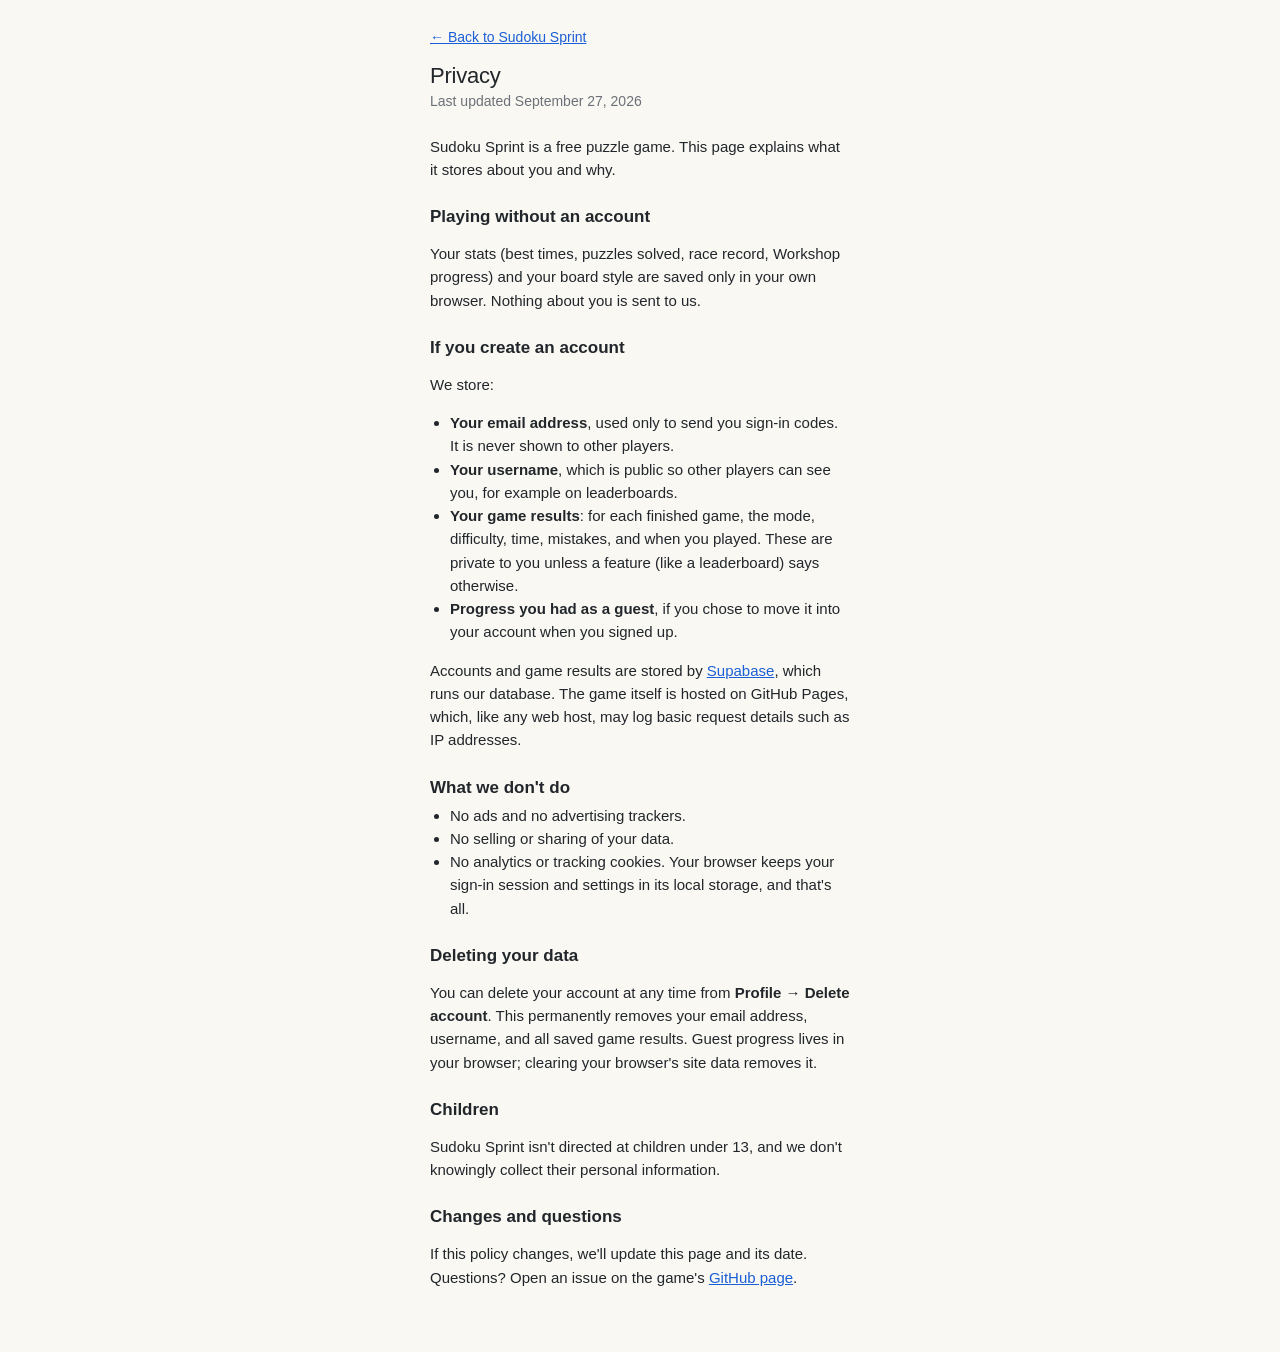
==== privacy.html @ 01b6dc9d "Add player accounts with email sign-in and cloud-saved progress Players can keep playing as guests o" ====
<!DOCTYPE html>
<html lang="en">
<head>
<meta charset="UTF-8">
<meta name="viewport" content="width=device-width, initial-scale=1, viewport-fit=cover">
<title>Privacy · Sudoku Sprint</title>
<link rel="stylesheet" href="src/styles/base.css">
<style>
  .wrap { padding-bottom: 48px; }
  h2 { font-size: 17px; font-weight: 600; margin: 26px 0 6px; }
  p, li { font-size: 15px; line-height: 1.55; }
  ul { padding-left: 20px; margin: 6px 0; }
  a { color: var(--accent); }
  .back { display: inline-block; margin-bottom: 18px; font-size: 14px; }
</style>
</head>
<body>
<div class="wrap">
  <a class="back" href="./">← Back to Sudoku Sprint</a>
  <h1>Privacy</h1>
  <p class="tag">Last updated September 27, 2026</p>

  <p>Sudoku Sprint is a free puzzle game. This page explains what it stores about you and why.</p>

  <h2>Playing without an account</h2>
  <p>Your stats (best times, puzzles solved, race record, Workshop progress) and your board style are saved only in your own browser. Nothing about you is sent to us.</p>

  <h2>If you create an account</h2>
  <p>We store:</p>
  <ul>
    <li><strong>Your email address</strong>, used only to send you sign-in codes. It is never shown to other players.</li>
    <li><strong>Your username</strong>, which is public so other players can see you, for example on leaderboards.</li>
    <li><strong>Your game results</strong>: for each finished game, the mode, difficulty, time, mistakes, and when you played. These are private to you unless a feature (like a leaderboard) says otherwise.</li>
    <li><strong>Progress you had as a guest</strong>, if you chose to move it into your account when you signed up.</li>
  </ul>
  <p>Accounts and game results are stored by <a href="https://supabase.com" target="_blank" rel="noopener">Supabase</a>, which runs our database. The game itself is hosted on GitHub Pages, which, like any web host, may log basic request details such as IP addresses.</p>

  <h2>What we don't do</h2>
  <ul>
    <li>No ads and no advertising trackers.</li>
    <li>No selling or sharing of your data.</li>
    <li>No analytics or tracking cookies. Your browser keeps your sign-in session and settings in its local storage, and that's all.</li>
  </ul>

  <h2>Deleting your data</h2>
  <p>You can delete your account at any time from <strong>Profile → Delete account</strong>. This permanently removes your email address, username, and all saved game results. Guest progress lives in your browser; clearing your browser's site data removes it.</p>

  <h2>Children</h2>
  <p>Sudoku Sprint isn't directed at children under 13, and we don't knowingly collect their personal information.</p>

  <h2>Changes and questions</h2>
  <p>If this policy changes, we'll update this page and its date. Questions? Open an issue on the game's <a href="https://github.com/sudokusprint/sudoku-sprint/issues" target="_blank" rel="noopener">GitHub page</a>.</p>
</div>
</body>
</html>
---- src/styles/base.css ----
:root {
  --paper: #FAF8F3;
  --paper-line: #E4E0D4;
  --ink: #21262B;
  --ink-soft: #6B7178;
  --accent: #1B5FD6;
  --accent-soft: #E7EEFB;
  --good: #2E7D4F;
  --bad: #C24B3F;
  --given: #21262B;
  --board-a: #FAF8F3;
  --board-b: #F0EDE2;
  --line: #21262B;
}
@media (prefers-color-scheme: dark) {
  :root:not([data-theme="light"]) {
    --paper: #1B1D22;
    --paper-line: #33363E;
    --ink: #ECEAE3;
    --ink-soft: #9A9FA6;
    --accent: #6FA3F5;
    --accent-soft: #1E2C42;
    --good: #6FCF97;
    --bad: #F2897C;
    --given: #ECEAE3;
  }
}
:root[data-theme="dark"] {
  --paper: #1B1D22;
  --paper-line: #33363E;
  --ink: #ECEAE3;
  --ink-soft: #9A9FA6;
  --accent: #6FA3F5;
  --accent-soft: #1E2C42;
  --good: #6FCF97;
  --bad: #F2897C;
  --given: #ECEAE3;
}
* { box-sizing: border-box; }
html, body {
  height: 100%;
  margin: 0;
  background: var(--paper);
  color: var(--ink);
  font-family: -apple-system, BlinkMacSystemFont, "Segoe UI", sans-serif;
  padding-top: env(safe-area-inset-top, 0px);
  padding-bottom: env(safe-area-inset-bottom, 0px);
}
.wrap {
  max-width: 460px;
  margin: 0 auto;
  padding: 28px 20px 116px;
}
.view { display: none; }
.view.active { display: block; }
.tabbar {
  position: fixed;
  left: 0;
  right: 0;
  bottom: 0;
  display: flex;
  background: var(--paper);
  border-top: 1px solid var(--paper-line);
  padding-bottom: env(safe-area-inset-bottom, 0px);
  z-index: 40;
}
.tabBtn {
  flex: 1;
  display: flex;
  flex-direction: column;
  align-items: center;
  gap: 4px;
  padding: 16px 0 14px;
  border: none;
  background: transparent;
  color: var(--ink-soft);
  font-size: 14px;
  font-weight: 500;
  cursor: pointer;
}
.tabBtn.active { color: var(--accent); }
.tabBtn[data-view="homeView"].active { color: var(--ink-soft); }
.tabIcon { font-size: 30px; }
.tabIcon svg { color: var(--ink); }

h1 {
  font-size: 22px;
  font-weight: 500;
  margin: 0 0 2px;
  letter-spacing: -0.01em;
}
.tag {
  color: var(--ink-soft);
  font-size: 14px;
  margin: 0 0 22px;
}
.bar {
  display: flex;
  justify-content: space-between;
  align-items: center;
  margin-bottom: 16px;
  gap: 12px;
}
.stats {
  display: flex;
  flex-direction: column;
  gap: 2px;
}
.timer {
  font-variant-numeric: tabular-nums;
  font-size: 20px;
  font-weight: 500;
}
.mistakes {
  font-size: 16px;
  color: var(--ink-soft);
}
.barRight {
  display: flex;
  align-items: center;
  gap: 10px;
}
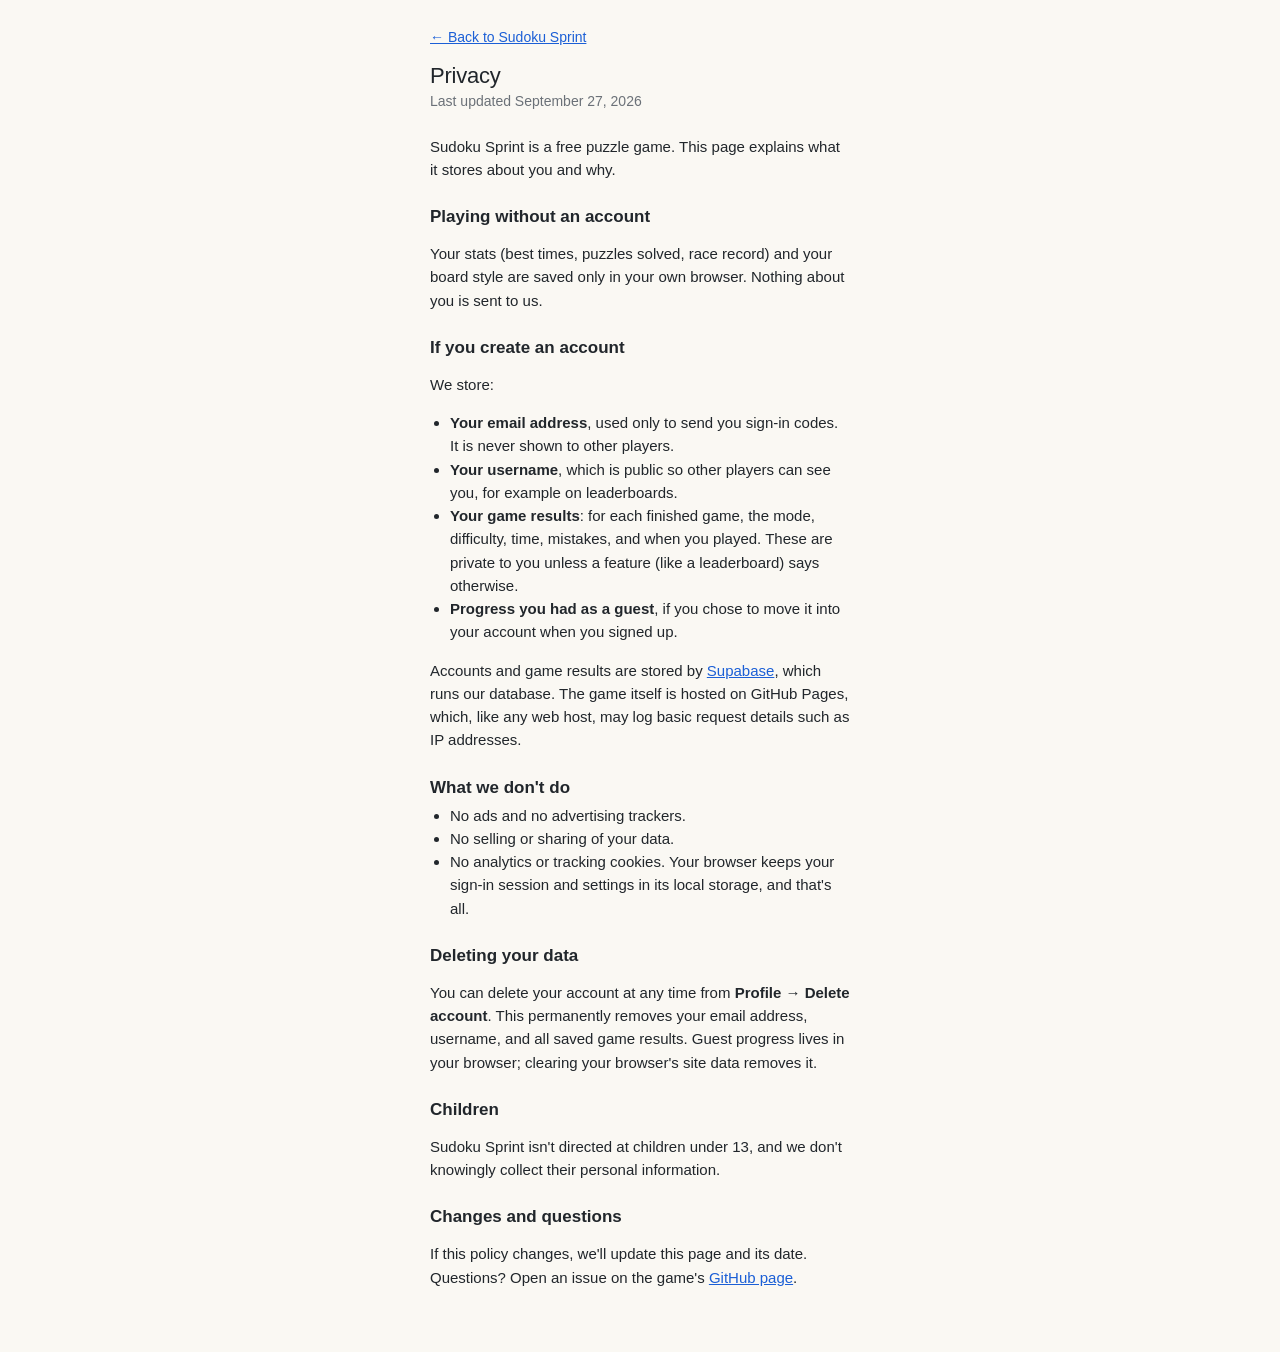
==== commit 37951ce9: "Remove the Workshop and the techniques-needed notes The Workshop view, its Home card, workshop.js, t" ====
--- a/privacy.html
+++ b/privacy.html
@@ -23,7 +23,7 @@
   <p>Sudoku Sprint is a free puzzle game. This page explains what it stores about you and why.</p>
 
   <h2>Playing without an account</h2>
-  <p>Your stats (best times, puzzles solved, race record, Workshop progress) and your board style are saved only in your own browser. Nothing about you is sent to us.</p>
+  <p>Your stats (best times, puzzles solved, race record) and your board style are saved only in your own browser. Nothing about you is sent to us.</p>
 
   <h2>If you create an account</h2>
   <p>We store:</p>
--- a/src/styles/base.css
+++ b/src/styles/base.css
@@ -11,6 +11,12 @@
   --board-a: #FAF8F3;
   --board-b: #F0EDE2;
   --line: #21262B;
+  /* Stat tiles outside the board. Board themes override --accent-soft with a
+     light colour even in dark mode, so tiles use their own token. */
+  --tile: var(--accent-soft);
+  /* Accent-coloured text (stat numbers, best times). Lightened in dark mode,
+     because some board themes have a dark accent. */
+  --accent-text: var(--accent);
 }
 @media (prefers-color-scheme: dark) {
   :root:not([data-theme="light"]) {
@@ -23,6 +29,8 @@
     --good: #6FCF97;
     --bad: #F2897C;
     --given: #ECEAE3;
+    --tile: color-mix(in srgb, var(--accent) 16%, var(--paper));
+    --accent-text: color-mix(in srgb, var(--accent) 45%, var(--ink));
   }
 }
 :root[data-theme="dark"] {
@@ -35,8 +43,12 @@
   --good: #6FCF97;
   --bad: #F2897C;
   --given: #ECEAE3;
+  --tile: color-mix(in srgb, var(--accent) 16%, var(--paper));
+  --accent-text: color-mix(in srgb, var(--accent) 45%, var(--ink));
 }
 * { box-sizing: border-box; }
+/* The hidden attribute always hides, even on elements whose class sets display. */
+[hidden] { display: none !important; }
 html, body {
   height: 100%;
   margin: 0;
@@ -78,7 +90,7 @@
   font-weight: 500;
   cursor: pointer;
 }
-.tabBtn.active { color: var(--accent); }
+.tabBtn.active { color: var(--accent-text); }
 .tabBtn[data-view="homeView"].active { color: var(--ink-soft); }
 .tabIcon { font-size: 30px; }
 .tabIcon svg { color: var(--ink); }
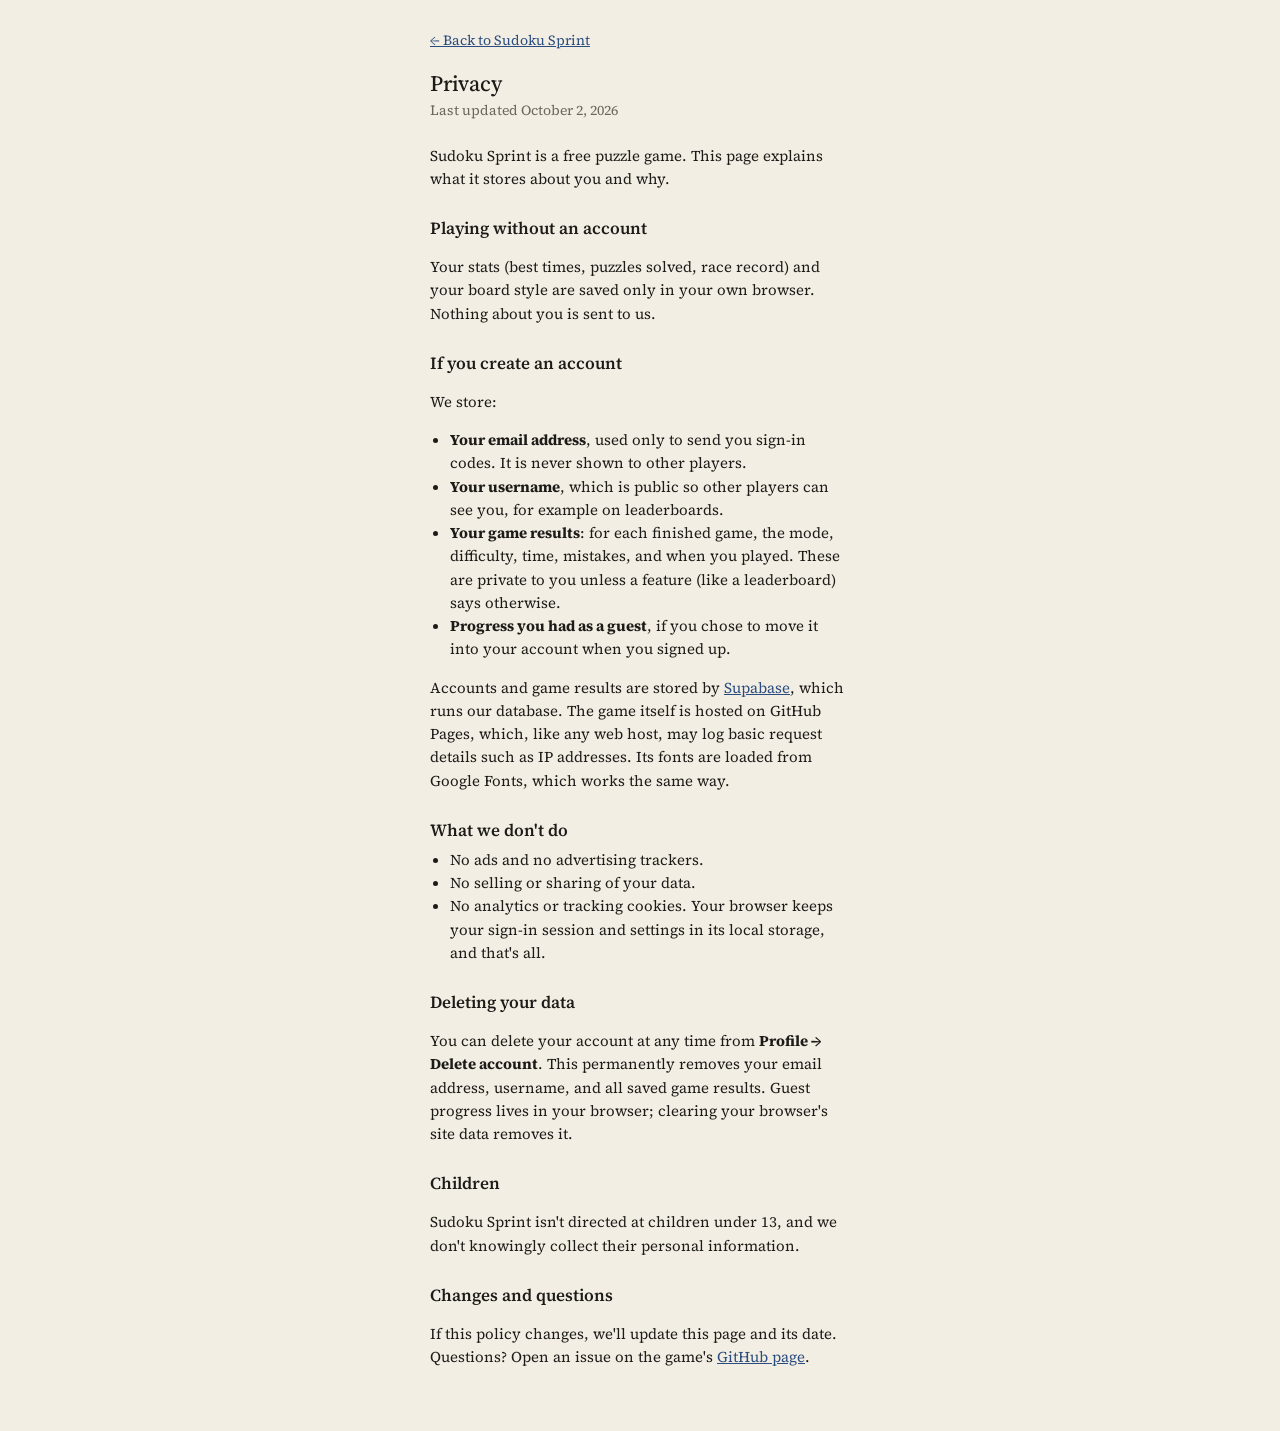
==== commit 25d93643: "Newspaper redesign Warm paper and ink colours, Fraunces and Source Serif 4 type, square corners, sol" ====
--- a/privacy.html
+++ b/privacy.html
@@ -4,6 +4,9 @@
 <meta charset="UTF-8">
 <meta name="viewport" content="width=device-width, initial-scale=1, viewport-fit=cover">
 <title>Privacy · Sudoku Sprint</title>
+<link rel="preconnect" href="https://fonts.googleapis.com">
+<link rel="preconnect" href="https://fonts.gstatic.com" crossorigin>
+<link rel="stylesheet" href="https://fonts.googleapis.com/css2?family=Fraunces:opsz,wght@9..144,400;9..144,500;9..144,600;9..144,700&family=Source+Serif+4:ital,opsz,wght@0,8..60,400;0,8..60,600;1,8..60,400&display=swap">
 <link rel="stylesheet" href="src/styles/base.css">
 <style>
   .wrap { padding-bottom: 48px; }
@@ -18,7 +21,7 @@
 <div class="wrap">
   <a class="back" href="./">← Back to Sudoku Sprint</a>
   <h1>Privacy</h1>
-  <p class="tag">Last updated September 27, 2026</p>
+  <p class="tag">Last updated October 2, 2026</p>
 
   <p>Sudoku Sprint is a free puzzle game. This page explains what it stores about you and why.</p>
 
@@ -33,7 +36,7 @@
     <li><strong>Your game results</strong>: for each finished game, the mode, difficulty, time, mistakes, and when you played. These are private to you unless a feature (like a leaderboard) says otherwise.</li>
     <li><strong>Progress you had as a guest</strong>, if you chose to move it into your account when you signed up.</li>
   </ul>
-  <p>Accounts and game results are stored by <a href="https://supabase.com" target="_blank" rel="noopener">Supabase</a>, which runs our database. The game itself is hosted on GitHub Pages, which, like any web host, may log basic request details such as IP addresses.</p>
+  <p>Accounts and game results are stored by <a href="https://supabase.com" target="_blank" rel="noopener">Supabase</a>, which runs our database. The game itself is hosted on GitHub Pages, which, like any web host, may log basic request details such as IP addresses. Its fonts are loaded from Google Fonts, which works the same way.</p>
 
   <h2>What we don't do</h2>
   <ul>
--- a/src/styles/base.css
+++ b/src/styles/base.css
@@ -1,50 +1,58 @@
+/* Newspaper look: warm paper, black ink, one red for small highlights.
+   Main buttons are solid ink; the board's colours come from the chosen board
+   style (themes.js sets --tl-* for light mode and --td-* for dark mode). */
 :root {
-  --paper: #FAF8F3;
-  --paper-line: #E4E0D4;
-  --ink: #21262B;
-  --ink-soft: #6B7178;
-  --accent: #1B5FD6;
-  --accent-soft: #E7EEFB;
-  --good: #2E7D4F;
-  --bad: #C24B3F;
-  --given: #21262B;
-  --board-a: #FAF8F3;
-  --board-b: #F0EDE2;
-  --line: #21262B;
-  /* Stat tiles outside the board. Board themes override --accent-soft with a
-     light colour even in dark mode, so tiles use their own token. */
-  --tile: var(--accent-soft);
-  /* Accent-coloured text (stat numbers, best times). Lightened in dark mode,
-     because some board themes have a dark accent. */
-  --accent-text: var(--accent);
+  --paper: #F3EEE3;
+  --paper-line: #D8D0BF;
+  --ink: #1D1B18;
+  --ink-soft: #6B655B;
+  --mark: #B3261E;
+  --good: #2E6B45;
+  --bad: #B3261E;
+  --btn: var(--ink);
+  --btn-text: var(--paper);
+  --radius: 3px;
+  --font-body: 'Source Serif 4', Georgia, serif;
+  --font-display: 'Fraunces', Georgia, serif;
+  --board-a: var(--tl-board-a, #F3EEE3);
+  --board-b: var(--tl-board-b, #ECE5D6);
+  --line: var(--tl-line, #1D1B18);
+  --accent: var(--tl-accent, #2B4C7E);
+  --accent-soft: var(--tl-accent-soft, #E6DECF);
+  --given: var(--line);
+  /* Tiles and "this is you" rows: a faint ink wash, readable in both modes. */
+  --tile: color-mix(in srgb, var(--ink) 7%, var(--paper));
+  --accent-text: var(--ink);
 }
 @media (prefers-color-scheme: dark) {
   :root:not([data-theme="light"]) {
-    --paper: #1B1D22;
-    --paper-line: #33363E;
-    --ink: #ECEAE3;
-    --ink-soft: #9A9FA6;
-    --accent: #6FA3F5;
-    --accent-soft: #1E2C42;
-    --good: #6FCF97;
-    --bad: #F2897C;
-    --given: #ECEAE3;
-    --tile: color-mix(in srgb, var(--accent) 16%, var(--paper));
-    --accent-text: color-mix(in srgb, var(--accent) 45%, var(--ink));
+    --paper: #1A1815;
+    --paper-line: #3A352E;
+    --ink: #ECE6D9;
+    --ink-soft: #9A9284;
+    --mark: #E2574C;
+    --good: #7FC79A;
+    --bad: #E2574C;
+    --board-a: var(--td-board-a, #1A1815);
+    --board-b: var(--td-board-b, #211E1A);
+    --line: var(--td-line, #ECE6D9);
+    --accent: var(--td-accent, #9DB8E0);
+    --accent-soft: var(--td-accent-soft, #2A2622);
   }
 }
 :root[data-theme="dark"] {
-  --paper: #1B1D22;
-  --paper-line: #33363E;
-  --ink: #ECEAE3;
-  --ink-soft: #9A9FA6;
-  --accent: #6FA3F5;
-  --accent-soft: #1E2C42;
-  --good: #6FCF97;
-  --bad: #F2897C;
-  --given: #ECEAE3;
-  --tile: color-mix(in srgb, var(--accent) 16%, var(--paper));
-  --accent-text: color-mix(in srgb, var(--accent) 45%, var(--ink));
+  --paper: #1A1815;
+  --paper-line: #3A352E;
+  --ink: #ECE6D9;
+  --ink-soft: #9A9284;
+  --mark: #E2574C;
+  --good: #7FC79A;
+  --bad: #E2574C;
+  --board-a: var(--td-board-a, #1A1815);
+  --board-b: var(--td-board-b, #211E1A);
+  --line: var(--td-line, #ECE6D9);
+  --accent: var(--td-accent, #9DB8E0);
+  --accent-soft: var(--td-accent-soft, #2A2622);
 }
 * { box-sizing: border-box; }
 /* The hidden attribute always hides, even on elements whose class sets display. */
@@ -54,7 +62,7 @@
   margin: 0;
   background: var(--paper);
   color: var(--ink);
-  font-family: -apple-system, BlinkMacSystemFont, "Segoe UI", sans-serif;
+  font-family: var(--font-body);
   padding-top: env(safe-area-inset-top, 0px);
   padding-bottom: env(safe-area-inset-bottom, 0px);
 }
